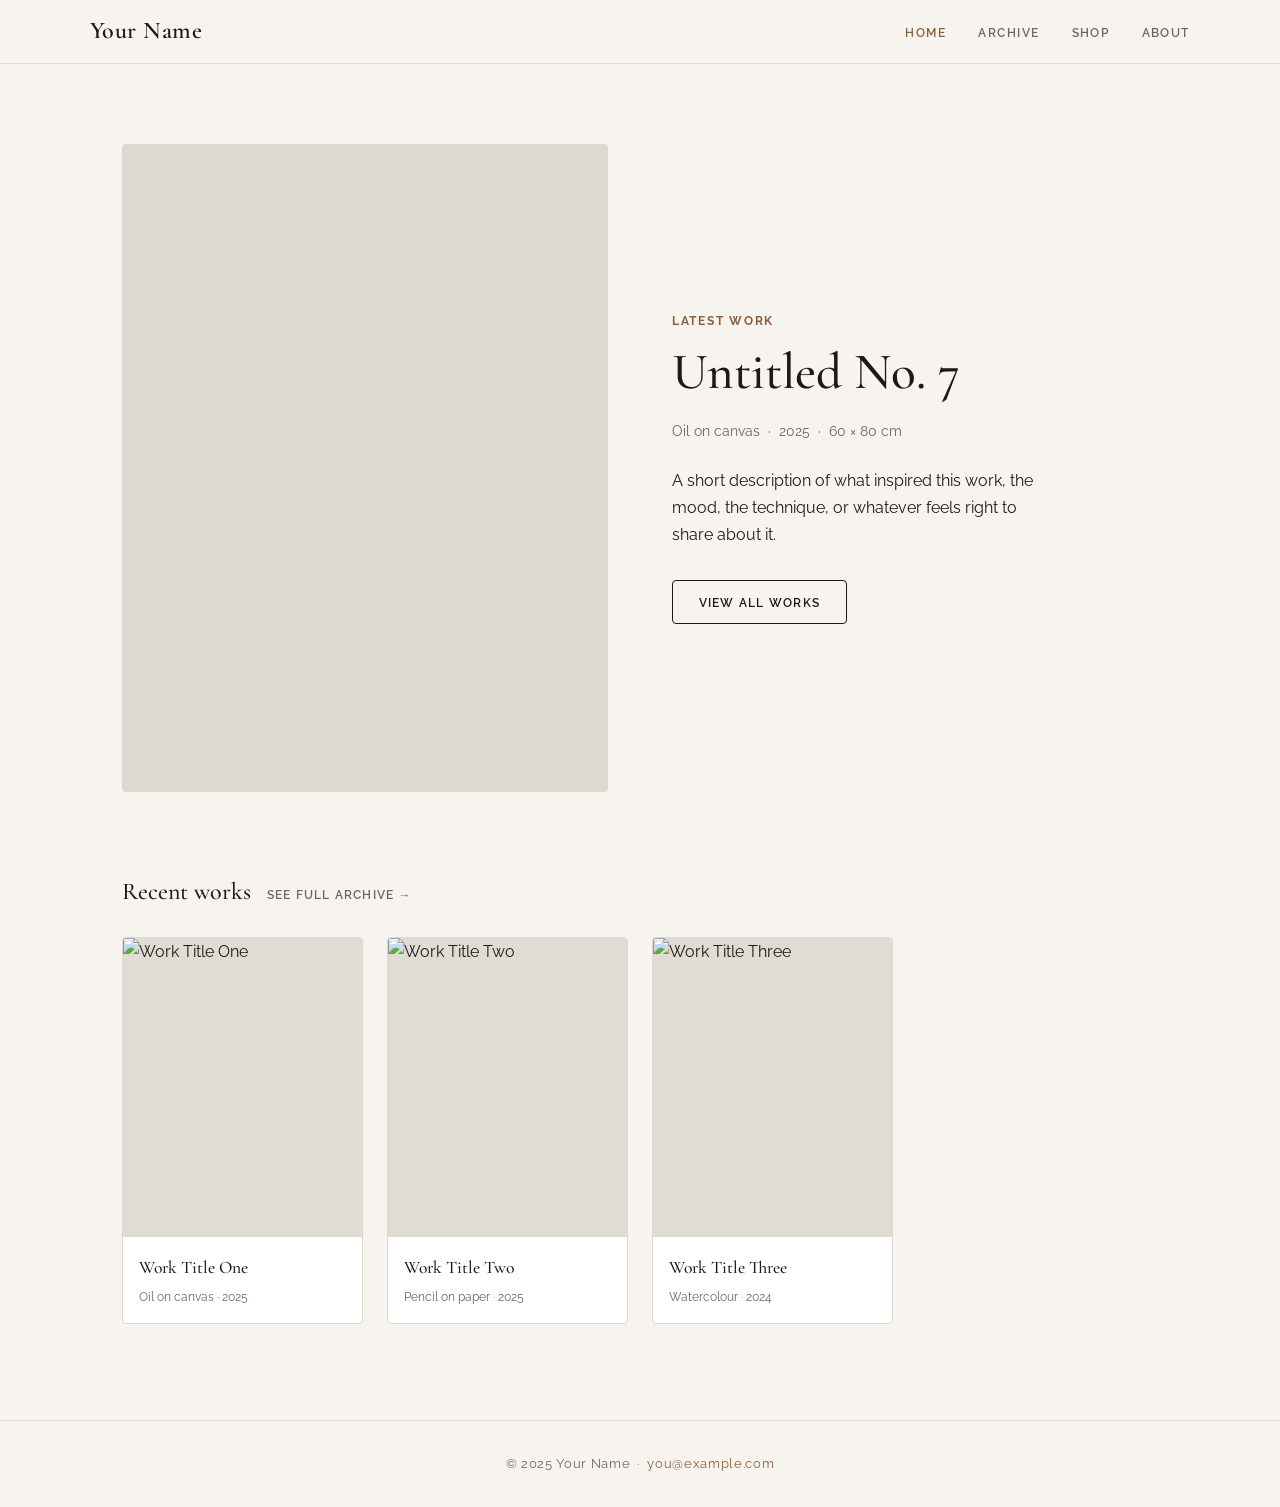
==== index.html @ d322ca77 "Add files via upload" ====
<!DOCTYPE html>
<html lang="en">
<head>
  <meta charset="UTF-8" />
  <meta name="viewport" content="width=device-width, initial-scale=1.0" />
  <title>Your Name — Artist</title>
  <meta name="description" content="Original drawings and paintings by [Your Name]." />

  <!-- Fonts -->
  <link rel="preconnect" href="https://fonts.googleapis.com" />
  <link rel="preconnect" href="https://fonts.gstatic.com" crossorigin />
  <link href="https://fonts.googleapis.com/css2?family=Cormorant+Garamond:ital,wght@0,400;0,500;0,600;1,400&family=Raleway:wght@400;500;600;700&display=swap" rel="stylesheet" />

  <link rel="stylesheet" href="style.css" />
</head>
<body>

  <!-- ── Navigation ─────────────────────────────────────────── -->
  <nav>
    <div class="nav-inner">
      <a href="index.html" class="nav-logo">Your Name</a>
      <ul class="nav-links">
        <li><a href="index.html">Home</a></li>
        <li><a href="archive.html">Archive</a></li>
        <li><a href="shop.html">Shop</a></li>
        <li><a href="about.html">About</a></li>
      </ul>
    </div>
  </nav>

  <!-- ── Main ───────────────────────────────────────────────── -->
  <main class="page">

    <!-- Hero: newest / featured work -->
    <section class="hero">

      <div class="hero-image-wrap">
        <!--
          REPLACE: Change src to your newest painting/drawing.
          Recommended size: at least 800 × 1050 px.
          Example: src="images/newest-work.jpg"
        -->
        <img
          src="images/placeholder-hero.jpg"
          alt="Featured artwork"
          onerror="this.style.display='none'"
        />
      </div>

      <div class="hero-text">
        <p class="hero-tag">Latest work</p>

        <!-- REPLACE: Title of your newest piece -->
        <h1 class="hero-title">Untitled No. 7</h1>

        <!-- REPLACE: Medium, year, dimensions -->
        <p class="hero-meta">Oil on canvas &nbsp;·&nbsp; 2025 &nbsp;·&nbsp; 60 × 80 cm</p>

        <!-- REPLACE: Short description of the piece -->
        <p class="hero-description">
          A short description of what inspired this work, the mood, the
          technique, or whatever feels right to share about it.
        </p>

        <a href="archive.html" class="btn">View all works</a>
      </div>
    </section>

    <!-- Recent works grid -->
    <section>
      <h2 class="recent-heading">
        Recent works
        <a href="archive.html">See full archive →</a>
      </h2>

      <!--
        HOW TO ADD WORKS:
        Copy one <article class="card"> block and fill in:
          • data-category  → "painting" or "drawing"
          • The onclick values (image path, title, meta, description, category)
          • card-thumb img src + alt
          • card-title and card-meta text

        Image tip: use the same image for thumb and lightbox.
        Thumbnails load fast because they are displayed small (CSS does the work).
      -->
      <div class="grid">

        <article class="card" data-category="painting"
          onclick="openLightbox(
            'images/work-1.jpg',
            'Work Title One',
            'Oil on canvas · 2025 · 40×50 cm',
            'A short description of this piece.',
            'Painting'
          )">
          <div class="card-thumb">
            <img src="images/work-1.jpg" alt="Work Title One"
                 onerror="this.parentElement.style.background='#e0dbd3'" />
          </div>
          <div class="card-body">
            <p class="card-title">Work Title One</p>
            <p class="card-meta">Oil on canvas · 2025</p>
          </div>
        </article>

        <article class="card" data-category="drawing"
          onclick="openLightbox(
            'images/work-2.jpg',
            'Work Title Two',
            'Pencil on paper · 2025 · 30×40 cm',
            'A short description of this piece.',
            'Drawing'
          )">
          <div class="card-thumb">
            <img src="images/work-2.jpg" alt="Work Title Two"
                 onerror="this.parentElement.style.background='#e0dbd3'" />
          </div>
          <div class="card-body">
            <p class="card-title">Work Title Two</p>
            <p class="card-meta">Pencil on paper · 2025</p>
          </div>
        </article>

        <article class="card" data-category="painting"
          onclick="openLightbox(
            'images/work-3.jpg',
            'Work Title Three',
            'Watercolour · 2024 · 25×35 cm',
            'A short description of this piece.',
            'Painting'
          )">
          <div class="card-thumb">
            <img src="images/work-3.jpg" alt="Work Title Three"
                 onerror="this.parentElement.style.background='#e0dbd3'" />
          </div>
          <div class="card-body">
            <p class="card-title">Work Title Three</p>
            <p class="card-meta">Watercolour · 2024</p>
          </div>
        </article>

      </div><!-- /grid -->
    </section>

  </main>

  <!-- ── Lightbox ───────────────────────────────────────────── -->
  <div class="lightbox-overlay" id="lightbox">
    <div class="lightbox-inner">
      <button class="lightbox-close" onclick="closeLightbox()" aria-label="Close">&#x2715;</button>

      <div class="lightbox-img-wrap">
        <img id="lb-img" src="" alt="" />
      </div>

      <div class="lightbox-info">
        <p  id="lb-tag"   class="tag"></p>
        <h2 id="lb-title"></h2>
        <p  id="lb-meta"  class="lb-meta"></p>
        <p  id="lb-desc"  class="lb-desc"></p>
        <p  id="lb-price" class="lb-price" style="display:none;"></p>
        <a  id="lb-email" class="btn btn-accent" style="display:none;">Enquire by email</a>
      </div>
    </div>
  </div>

  <!-- ── Footer ─────────────────────────────────────────────── -->
  <footer>
    <!-- REPLACE: your name and email -->
    <p>&copy; 2025 Your Name &nbsp;·&nbsp; <a href="mailto:you@example.com">you@example.com</a></p>
  </footer>

  <script src="script.js"></script>
</body>
</html>
---- style.css ----
/* ============================================================
   ART PORTFOLIO — style.css
   Shared styles across all pages
   ============================================================ */

/* --- Fonts (loaded from Google Fonts in each HTML file) --- */

/* --- CSS Variables --- */
:root {
  --bg:         #f7f4ef;        /* warm off-white */
  --bg-card:    #ffffff;
  --ink:        #1c1a17;        /* near-black */
  --ink-muted:  #6b6660;        /* secondary text */
  --accent:     #8b5e3c;        /* warm terracotta */
  --accent-light: #c49a78;
  --border:     #ddd8d0;
  --nav-height: 64px;
  --font-display: 'Cormorant Garamond', Georgia, serif;
  --font-body:    'Raleway', sans-serif;
  --max-width:  1100px;
  --radius:     4px;
  --transition: 0.25s ease;
}

/* --- Reset & Base --- */
*, *::before, *::after { box-sizing: border-box; margin: 0; padding: 0; }

html { scroll-behavior: smooth; }

body {
  background:  var(--bg);
  color:       var(--ink);
  font-family: var(--font-body);
  font-size:   16px;
  line-height: 1.7;
  min-height:  100vh;
}

img {
  display:   block;
  max-width: 100%;
  height:    auto;
}

a {
  color:           var(--accent);
  text-decoration: none;
  transition:      color var(--transition);
}
a:hover { color: var(--ink); }

/* --- Navigation --- */
nav {
  position:   sticky;
  top:        0;
  z-index:    100;
  height:     var(--nav-height);
  background: var(--bg);
  border-bottom: 1px solid var(--border);
  display:    flex;
  align-items: center;
  padding:    0 2rem;
}

.nav-inner {
  max-width:      var(--max-width);
  width:          100%;
  margin:         0 auto;
  display:        flex;
  align-items:    center;
  justify-content: space-between;
}

.nav-logo {
  font-family: var(--font-display);
  font-size:   1.5rem;
  font-weight: 600;
  letter-spacing: 0.02em;
  color:       var(--ink);
}
.nav-logo:hover { color: var(--accent); }

.nav-links {
  list-style: none;
  display:    flex;
  gap:        2rem;
}

.nav-links a {
  font-size:      0.78rem;
  font-weight:    600;
  letter-spacing: 0.12em;
  text-transform: uppercase;
  color:          var(--ink-muted);
}
.nav-links a:hover,
.nav-links a.active { color: var(--accent); }

/* --- Page Wrapper --- */
.page {
  max-width: var(--max-width);
  margin:    0 auto;
  padding:   3rem 2rem 6rem;
}

/* --- Section headings --- */
.section-title {
  font-family:    var(--font-display);
  font-size:      clamp(2rem, 5vw, 3.5rem);
  font-weight:    500;
  letter-spacing: -0.01em;
  line-height:    1.15;
  margin-bottom:  0.3em;
}

.section-subtitle {
  color:        var(--ink-muted);
  font-size:    0.9rem;
  letter-spacing: 0.06em;
  margin-bottom: 2.5rem;
}

.divider {
  width:      48px;
  height:     1px;
  background: var(--accent);
  margin:     1rem 0 2rem;
}

/* --- Buttons --- */
.btn {
  display:     inline-block;
  padding:     0.65rem 1.6rem;
  font-family: var(--font-body);
  font-size:   0.78rem;
  font-weight: 600;
  letter-spacing: 0.1em;
  text-transform: uppercase;
  border:      1.5px solid var(--ink);
  color:       var(--ink);
  background:  transparent;
  cursor:      pointer;
  transition:  background var(--transition), color var(--transition);
  border-radius: var(--radius);
}
.btn:hover {
  background: var(--ink);
  color:      var(--bg);
}

.btn-accent {
  border-color: var(--accent);
  color:        var(--accent);
}
.btn-accent:hover {
  background: var(--accent);
  color:      #fff;
}

/* --- Footer --- */
footer {
  border-top:  1px solid var(--border);
  text-align:  center;
  padding:     2rem;
  color:       var(--ink-muted);
  font-size:   0.82rem;
  letter-spacing: 0.05em;
}

/* ============================================================
   HOME PAGE
   ============================================================ */

.hero {
  display:       grid;
  grid-template-columns: 1fr 1fr;
  gap:           4rem;
  align-items:   center;
  margin-bottom: 5rem;
  padding-top:   2rem;
}

.hero-image-wrap {
  position:    relative;
  overflow:    hidden;
  aspect-ratio: 3/4;
  background:  var(--border);
  border-radius: var(--radius);
}

.hero-image-wrap img {
  width:      100%;
  height:     100%;
  object-fit: cover;
  transition: transform 0.5s ease;
}
.hero-image-wrap:hover img { transform: scale(1.03); }

.hero-tag {
  font-size:      0.72rem;
  font-weight:    700;
  letter-spacing: 0.15em;
  text-transform: uppercase;
  color:          var(--accent);
  margin-bottom:  0.8rem;
}

.hero-title {
  font-family:    var(--font-display);
  font-size:      clamp(2.2rem, 4vw, 3.2rem);
  font-weight:    500;
  line-height:    1.1;
  margin-bottom:  1.2rem;
}

.hero-meta {
  color:        var(--ink-muted);
  font-size:    0.85rem;
  margin-bottom: 1.5rem;
}

.hero-description {
  font-size:    1rem;
  margin-bottom: 2rem;
  color:        var(--ink);
  max-width:    38ch;
}

/* Recent works grid */
.recent-heading {
  font-family:    var(--font-display);
  font-size:      1.5rem;
  font-weight:    500;
  margin-bottom:  1.5rem;
  display:        flex;
  align-items:    baseline;
  gap:            1rem;
}
.recent-heading a {
  font-family: var(--font-body);
  font-size:   0.75rem;
  font-weight: 600;
  letter-spacing: 0.1em;
  text-transform: uppercase;
  color:       var(--ink-muted);
}
.recent-heading a:hover { color: var(--accent); }

/* ============================================================
   ARTWORK GRID (shared by Home & Archive)
   ============================================================ */
.grid {
  display:               grid;
  grid-template-columns: repeat(auto-fill, minmax(240px, 1fr));
  gap:                   1.5rem;
}

.card {
  cursor:        pointer;
  border-radius: var(--radius);
  overflow:      hidden;
  background:    var(--bg-card);
  border:        1px solid var(--border);
  transition:    transform var(--transition), box-shadow var(--transition);
}
.card:hover {
  transform:   translateY(-4px);
  box-shadow:  0 12px 32px rgba(0,0,0,0.10);
}

.card-thumb {
  aspect-ratio: 4/5;
  overflow:     hidden;
  background:   var(--border);
}
.card-thumb img {
  width:      100%;
  height:     100%;
  object-fit: cover;
  transition: transform 0.4s ease;
}
.card:hover .card-thumb img { transform: scale(1.05); }

.card-body {
  padding: 1rem;
}
.card-title {
  font-family:  var(--font-display);
  font-size:    1.1rem;
  font-weight:  500;
  margin-bottom: 0.2rem;
}
.card-meta {
  font-size: 0.78rem;
  color:     var(--ink-muted);
}
.card-price {
  margin-top:  0.5rem;
  font-size:   0.85rem;
  font-weight: 600;
  color:       var(--accent);
}

/* ============================================================
   LIGHTBOX
   ============================================================ */
.lightbox-overlay {
  display:         none;
  position:        fixed;
  inset:           0;
  z-index:         999;
  background:      rgba(28, 26, 23, 0.92);
  align-items:     center;
  justify-content: center;
  padding:         2rem;
  animation:       fadeIn 0.2s ease;
}
.lightbox-overlay.open { display: flex; }

@keyframes fadeIn { from { opacity: 0; } to { opacity: 1; } }

.lightbox-inner {
  display:    flex;
  gap:        2.5rem;
  max-width:  900px;
  width:      100%;
  align-items: flex-start;
  position:   relative;
}

.lightbox-img-wrap {
  flex: 0 0 auto;
  max-width: 55%;
}
.lightbox-img-wrap img {
  border-radius: var(--radius);
  max-height:    80vh;
  width:         auto;
  max-width:     100%;
  object-fit:    contain;
}

.lightbox-info {
  flex:       1;
  color:      #f0ece6;
  padding-top: 0.5rem;
}
.lightbox-info .tag {
  font-size:      0.72rem;
  letter-spacing: 0.15em;
  text-transform: uppercase;
  color:          var(--accent-light);
  margin-bottom:  0.6rem;
}
.lightbox-info h2 {
  font-family:  var(--font-display);
  font-size:    2rem;
  font-weight:  500;
  line-height:  1.1;
  margin-bottom: 0.4rem;
}
.lightbox-info .lb-meta {
  font-size:    0.83rem;
  color:        #a09a93;
  margin-bottom: 1rem;
}
.lightbox-info .lb-desc {
  font-size:    0.95rem;
  line-height:  1.7;
  color:        #d4cfc9;
  margin-bottom: 1.5rem;
}
.lightbox-info .lb-price {
  font-size:   1rem;
  font-weight: 600;
  color:       var(--accent-light);
  margin-bottom: 1rem;
}

.lightbox-close {
  position:   absolute;
  top:        -1.5rem;
  right:      0;
  background: none;
  border:     none;
  color:      #f0ece6;
  font-size:  1.8rem;
  cursor:     pointer;
  line-height: 1;
  opacity:    0.7;
  transition: opacity var(--transition);
}
.lightbox-close:hover { opacity: 1; }

/* ============================================================
   ABOUT PAGE
   ============================================================ */
.about-grid {
  display:   grid;
  grid-template-columns: 1fr 1.6fr;
  gap:       4rem;
  align-items: start;
}

.about-photo-wrap {
  position:    relative;
  aspect-ratio: 3/4;
  background:  var(--border);
  border-radius: var(--radius);
  overflow:    hidden;
}
.about-photo-wrap img {
  width:      100%;
  height:     100%;
  object-fit: cover;
}
.about-photo-placeholder {
  width:       100%;
  height:      100%;
  display:     flex;
  align-items: center;
  justify-content: center;
  color:       var(--ink-muted);
  font-size:   0.85rem;
  letter-spacing: 0.08em;
  text-align:  center;
  padding:     1rem;
}

.about-text h2 {
  font-family:    var(--font-display);
  font-size:      2rem;
  font-weight:    500;
  margin-bottom:  0.5rem;
}
.about-text p {
  margin-bottom: 1.2rem;
  color:         var(--ink);
}
.about-text .placeholder-note {
  color:         var(--ink-muted);
  font-style:    italic;
  font-size:     0.9rem;
  border-left:   3px solid var(--border);
  padding-left:  1rem;
  margin:        1.5rem 0;
}

.about-details {
  margin-top:   2rem;
  display:      grid;
  grid-template-columns: 1fr 1fr;
  gap:          1.5rem;
}
.detail-block label {
  display:        block;
  font-size:      0.72rem;
  font-weight:    700;
  letter-spacing: 0.12em;
  text-transform: uppercase;
  color:          var(--ink-muted);
  margin-bottom:  0.3rem;
}
.detail-block p { font-size: 0.9rem; }

/* ============================================================
   ARCHIVE PAGE
   ============================================================ */
.archive-filters {
  display:       flex;
  gap:           0.75rem;
  flex-wrap:     wrap;
  margin-bottom: 2rem;
}
.filter-btn {
  padding:        0.4rem 1rem;
  font-size:      0.75rem;
  font-weight:    600;
  letter-spacing: 0.1em;
  text-transform: uppercase;
  border:         1.5px solid var(--border);
  background:     transparent;
  color:          var(--ink-muted);
  border-radius:  2px;
  cursor:         pointer;
  transition:     all var(--transition);
}
.filter-btn:hover,
.filter-btn.active {
  border-color: var(--accent);
  color:        var(--accent);
}

/* ============================================================
   SHOP PAGE
   ============================================================ */
.shop-intro {
  max-width:    56ch;
  margin-bottom: 3rem;
}
.shop-intro p { color: var(--ink-muted); }

.shop-grid {
  display:               grid;
  grid-template-columns: repeat(auto-fill, minmax(280px, 1fr));
  gap:                   2rem;
}

.shop-card {
  border:        1px solid var(--border);
  border-radius: var(--radius);
  overflow:      hidden;
  background:    var(--bg-card);
  transition:    transform var(--transition), box-shadow var(--transition);
}
.shop-card:hover {
  transform:  translateY(-4px);
  box-shadow: 0 12px 32px rgba(0,0,0,0.09);
}

.shop-card-thumb {
  aspect-ratio: 4/3;
  overflow:     hidden;
  background:   var(--border);
  cursor:       pointer;
}
.shop-card-thumb img {
  width:      100%;
  height:     100%;
  object-fit: cover;
  transition: transform 0.4s ease;
}
.shop-card:hover .shop-card-thumb img { transform: scale(1.04); }

.shop-card-body { padding: 1.2rem; }

.shop-card-title {
  font-family:  var(--font-display);
  font-size:    1.3rem;
  font-weight:  500;
  margin-bottom: 0.2rem;
}
.shop-card-meta {
  font-size:    0.8rem;
  color:        var(--ink-muted);
  margin-bottom: 0.8rem;
}

.shop-price-row {
  display:     flex;
  align-items: center;
  justify-content: space-between;
  margin-bottom: 0.8rem;
}
.shop-price {
  font-size:   1.1rem;
  font-weight: 700;
  color:       var(--accent);
}
.shop-badge {
  font-size:      0.68rem;
  font-weight:    700;
  letter-spacing: 0.1em;
  text-transform: uppercase;
  padding:        0.2rem 0.6rem;
  border-radius:  2px;
}
.badge-sale    { background: #f0e6dc; color: var(--accent); }
.badge-bidding { background: #dce8f0; color: #3c6a8b; }
.badge-sold    { background: #e8e8e8; color: #888; }

.shop-card-body .btn { width: 100%; text-align: center; margin-top: 0.5rem; }

.shop-note {
  margin-top:    3rem;
  padding:       1.5rem 2rem;
  border:        1px solid var(--border);
  border-radius: var(--radius);
  background:    var(--bg-card);
  max-width:     48ch;
}
.shop-note h3 {
  font-family:  var(--font-display);
  font-size:    1.2rem;
  margin-bottom: 0.5rem;
}
.shop-note p {
  font-size: 0.88rem;
  color:     var(--ink-muted);
}

/* ============================================================
   RESPONSIVE
   ============================================================ */
@media (max-width: 768px) {
  .hero          { grid-template-columns: 1fr; gap: 2rem; }
  .hero-image-wrap { aspect-ratio: 4/3; max-height: 360px; }
  .about-grid    { grid-template-columns: 1fr; }
  .about-photo-wrap { aspect-ratio: 4/3; max-height: 340px; }
  .about-details { grid-template-columns: 1fr; }
  .lightbox-inner { flex-direction: column; }
  .lightbox-img-wrap { max-width: 100%; }
  .nav-links { gap: 1.2rem; }
}

@media (max-width: 520px) {
  nav { padding: 0 1rem; }
  .page { padding: 2rem 1rem 4rem; }
  .nav-links { gap: 0.8rem; }
  .nav-links a { font-size: 0.68rem; letter-spacing: 0.08em; }
}
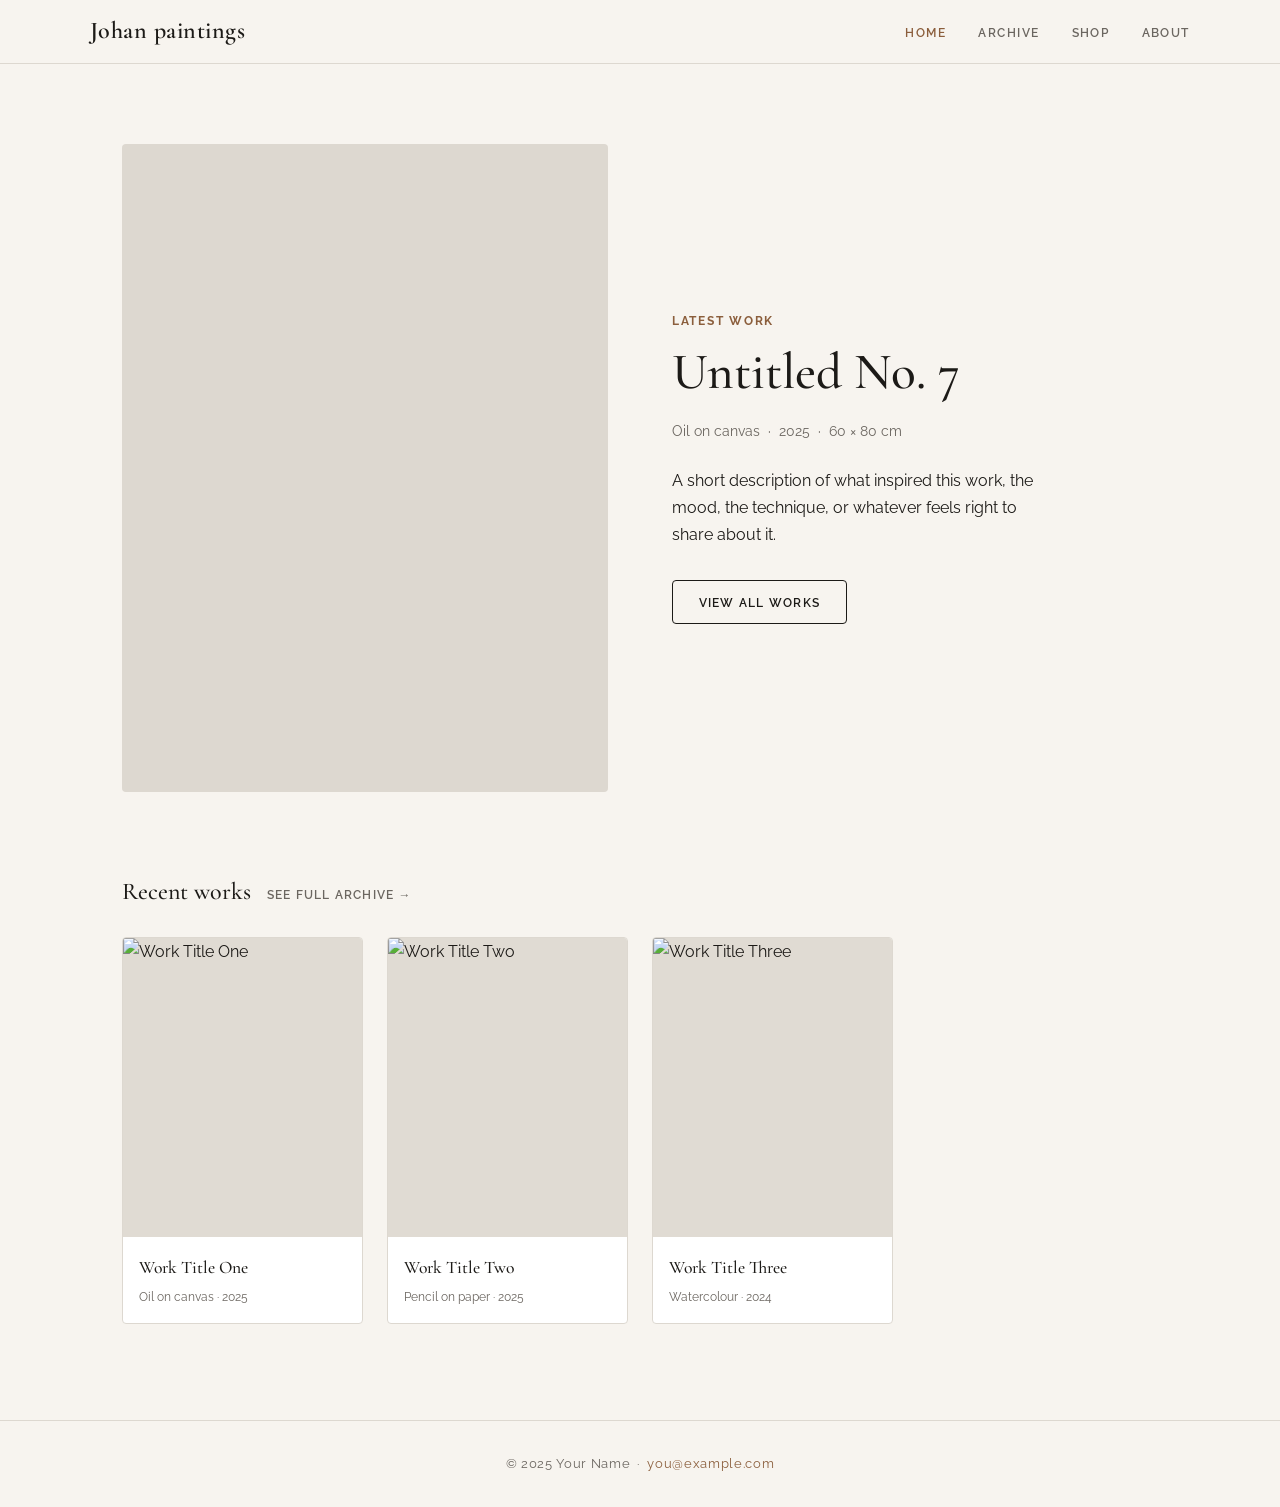
==== commit 27e82d20: "Update navigation logo text to 'Johan paintings'" ====
--- a/index.html
+++ b/index.html
@@ -18,7 +18,7 @@
   <!-- ── Navigation ─────────────────────────────────────────── -->
   <nav>
     <div class="nav-inner">
-      <a href="index.html" class="nav-logo">Your Name</a>
+      <a href="index.html" class="nav-logo">Johan paintings</a>
       <ul class="nav-links">
         <li><a href="index.html">Home</a></li>
         <li><a href="archive.html">Archive</a></li>
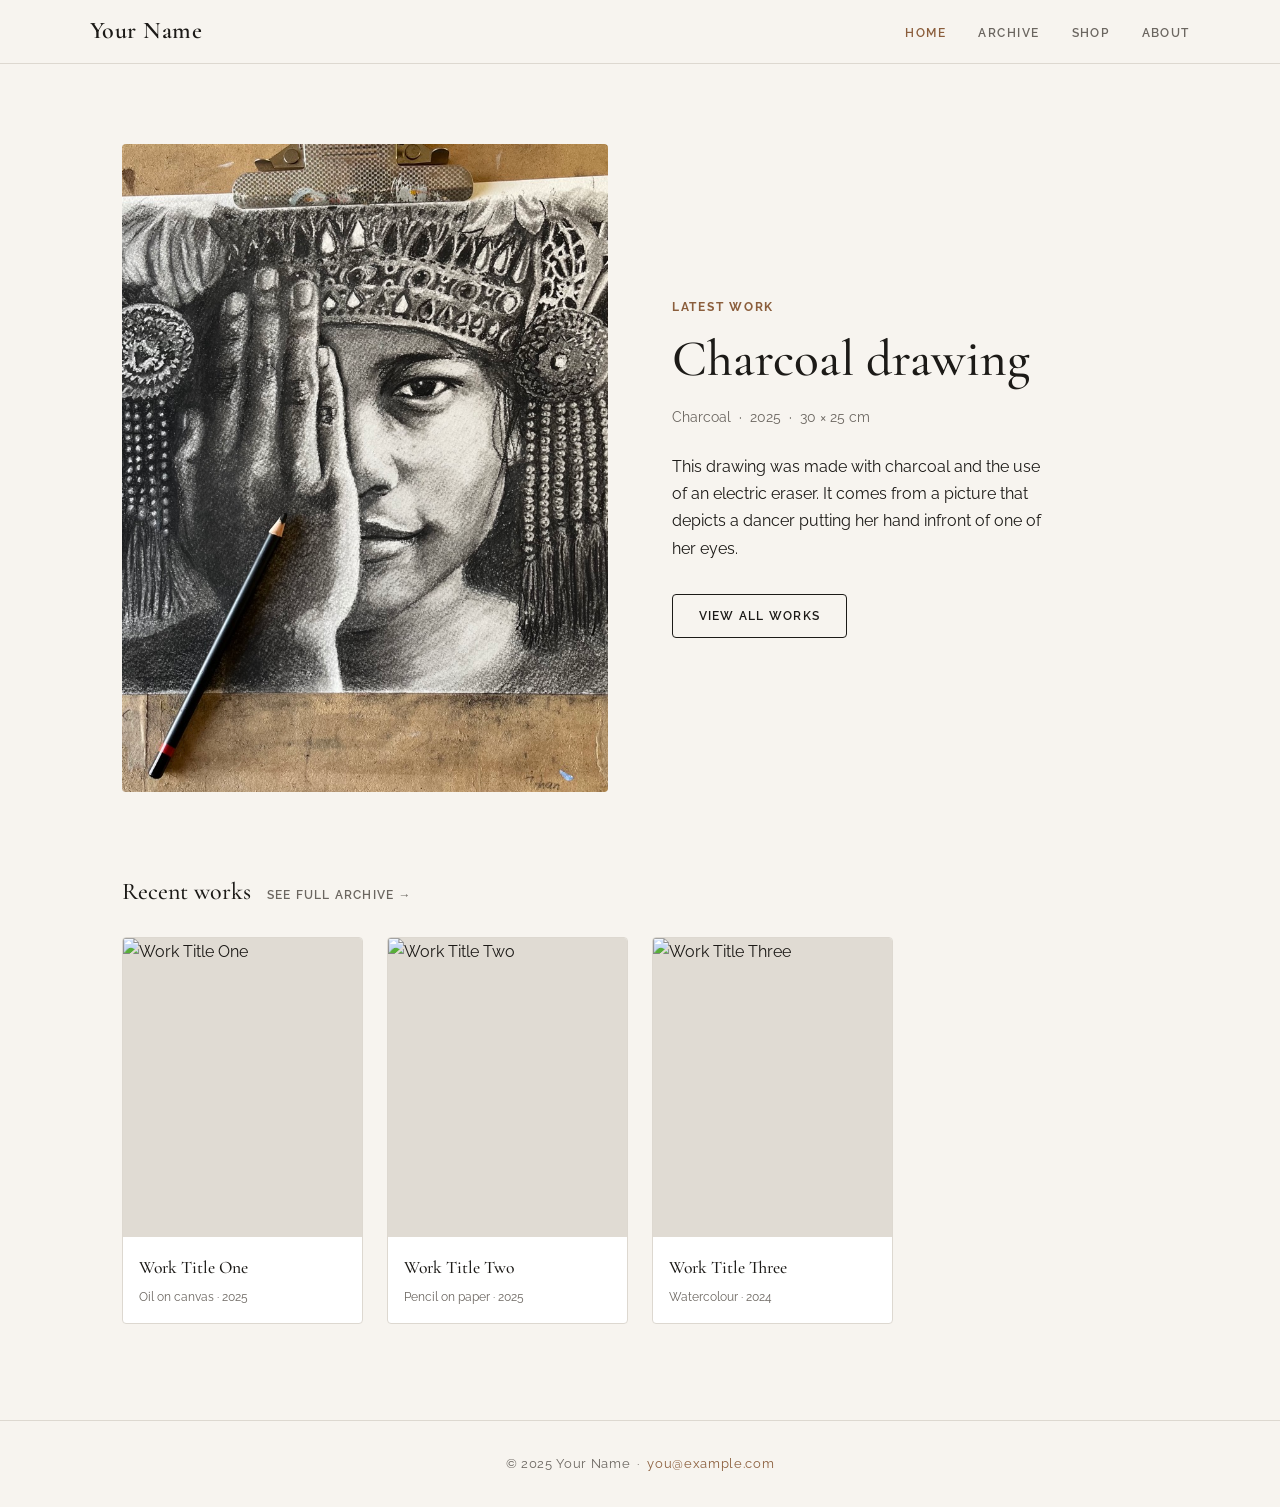
==== commit bd2af88f: "Update index.html" ====
--- a/index.html
+++ b/index.html
@@ -18,7 +18,7 @@
   <!-- ── Navigation ─────────────────────────────────────────── -->
   <nav>
     <div class="nav-inner">
-      <a href="index.html" class="nav-logo">Johan paintings</a>
+      <a href="index.html" class="nav-logo">Your Name</a>
       <ul class="nav-links">
         <li><a href="index.html">Home</a></li>
         <li><a href="archive.html">Archive</a></li>
@@ -41,7 +41,7 @@
           Example: src="images/newest-work.jpg"
         -->
         <img
-          src="images/placeholder-hero.jpg"
+          src="images/IMG_5211.jpg"
           alt="Featured artwork"
           onerror="this.style.display='none'"
         />
@@ -51,15 +51,14 @@
         <p class="hero-tag">Latest work</p>
 
         <!-- REPLACE: Title of your newest piece -->
-        <h1 class="hero-title">Untitled No. 7</h1>
+        <h1 class="hero-title">Charcoal drawing</h1>
 
         <!-- REPLACE: Medium, year, dimensions -->
-        <p class="hero-meta">Oil on canvas &nbsp;·&nbsp; 2025 &nbsp;·&nbsp; 60 × 80 cm</p>
+        <p class="hero-meta">Charcoal &nbsp;·&nbsp; 2025 &nbsp;·&nbsp; 30 × 25 cm</p>
 
         <!-- REPLACE: Short description of the piece -->
         <p class="hero-description">
-          A short description of what inspired this work, the mood, the
-          technique, or whatever feels right to share about it.
+          This drawing was made with charcoal and the use of an electric eraser. It comes from a picture that depicts a dancer putting her hand infront of one of her eyes.
         </p>
 
         <a href="archive.html" class="btn">View all works</a>
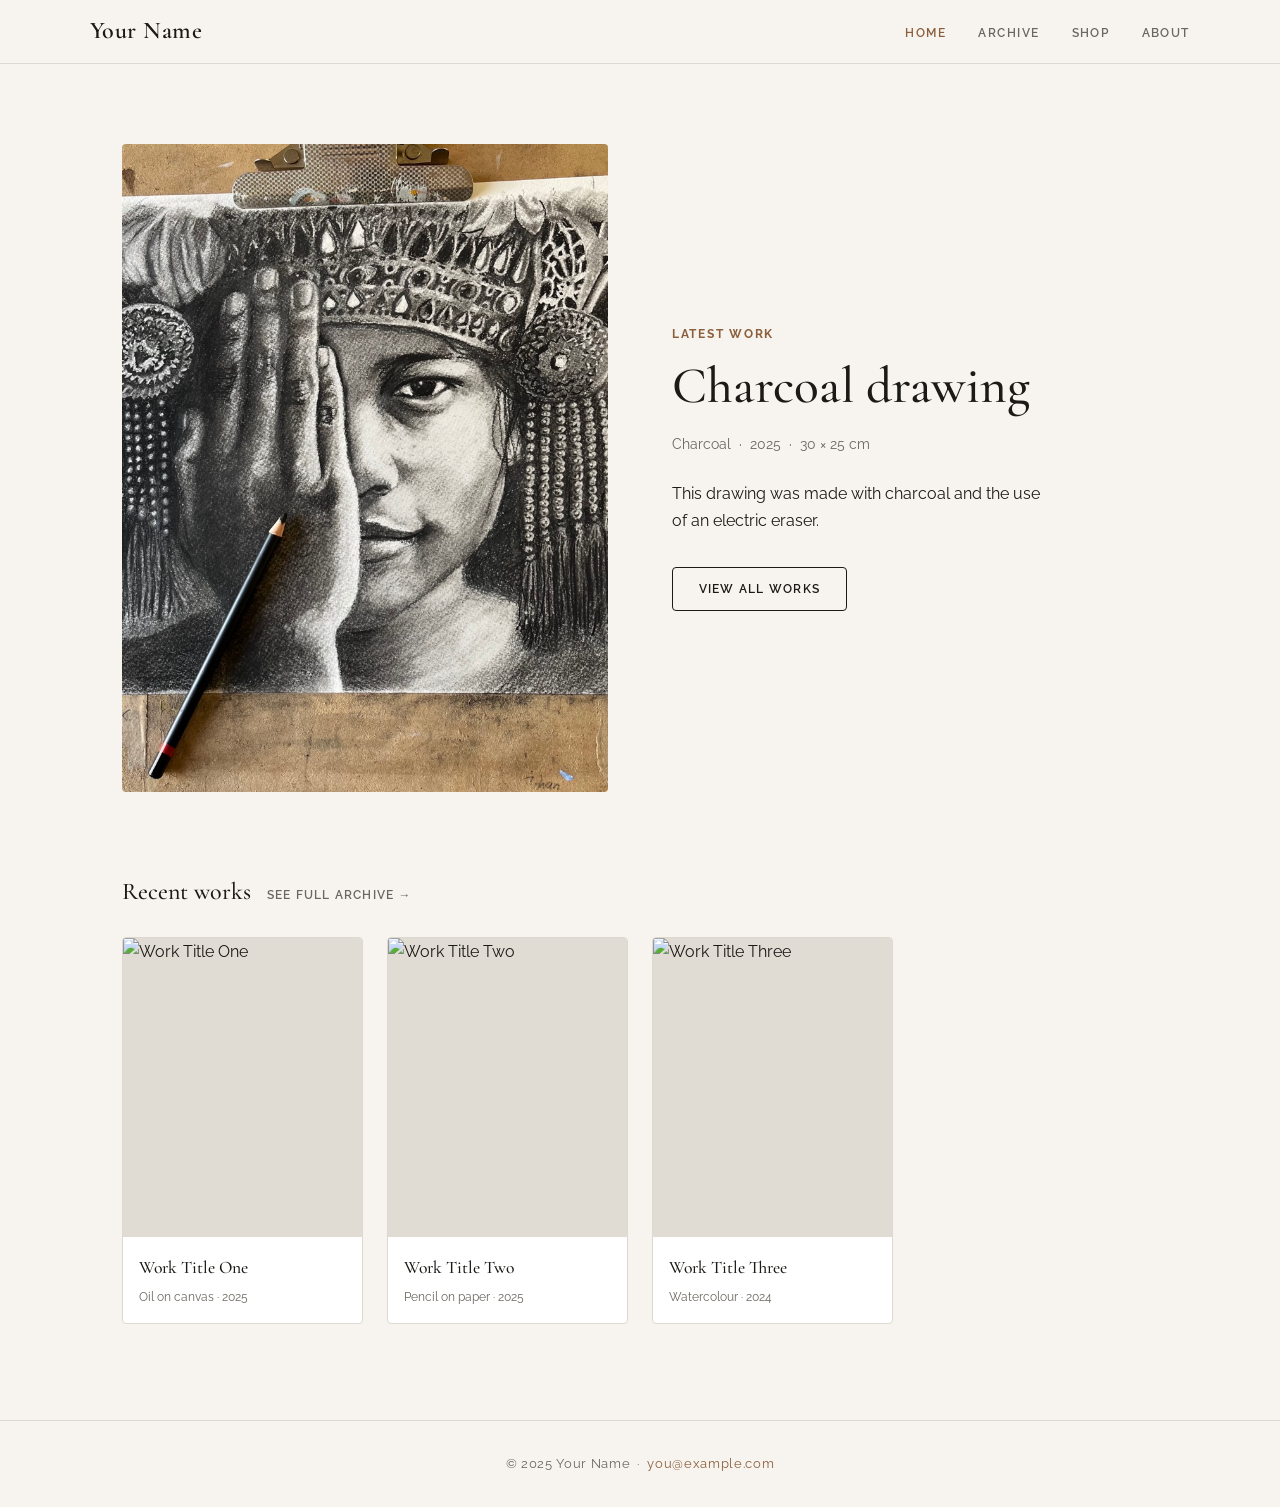
==== commit 1460c783: "Update index.html" ====
--- a/index.html
+++ b/index.html
@@ -58,7 +58,7 @@
 
         <!-- REPLACE: Short description of the piece -->
         <p class="hero-description">
-          This drawing was made with charcoal and the use of an electric eraser. It comes from a picture that depicts a dancer putting her hand infront of one of her eyes.
+          This drawing was made with charcoal and the use of an electric eraser.
         </p>
 
         <a href="archive.html" class="btn">View all works</a>
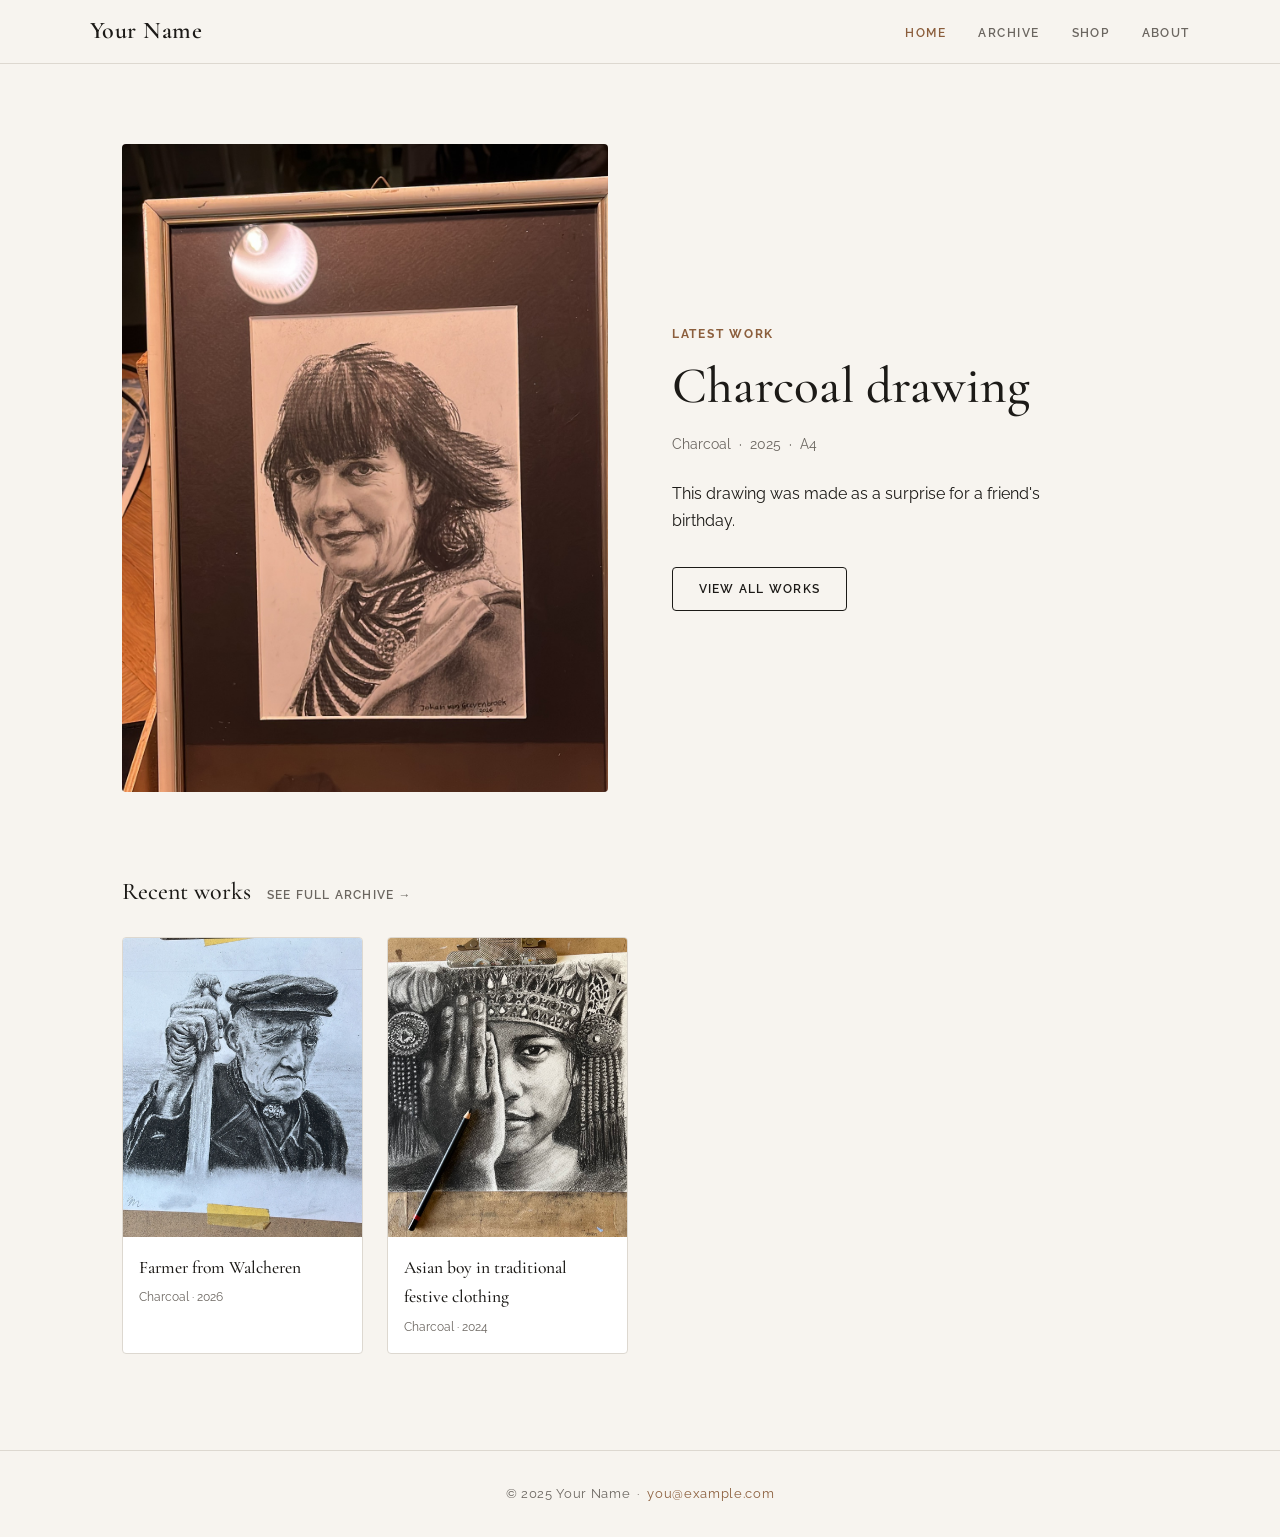
==== commit 5cf9e081: "Add files via upload" ====
--- a/index.html
+++ b/index.html
@@ -41,8 +41,8 @@
           Example: src="images/newest-work.jpg"
         -->
         <img
-          src="images/IMG_5211.jpg"
-          alt="Featured artwork"
+          src="images/3.jpg"
+          alt="Charcoal drawing"
           onerror="this.style.display='none'"
         />
       </div>
@@ -50,15 +50,12 @@
       <div class="hero-text">
         <p class="hero-tag">Latest work</p>
 
-        <!-- REPLACE: Title of your newest piece -->
         <h1 class="hero-title">Charcoal drawing</h1>
 
-        <!-- REPLACE: Medium, year, dimensions -->
-        <p class="hero-meta">Charcoal &nbsp;·&nbsp; 2025 &nbsp;·&nbsp; 30 × 25 cm</p>
+        <p class="hero-meta">Charcoal &nbsp;·&nbsp; 2025 &nbsp;·&nbsp; A4</p>
 
-        <!-- REPLACE: Short description of the piece -->
         <p class="hero-description">
-          This drawing was made with charcoal and the use of an electric eraser.
+          This drawing was made as a surprise for a friend's birthday.
         </p>
 
         <a href="archive.html" class="btn">View all works</a>
@@ -85,57 +82,39 @@
       -->
       <div class="grid">
 
-        <article class="card" data-category="painting"
+        <article class="card" data-category="drawing"
           onclick="openLightbox(
-            'images/work-1.jpg',
-            'Work Title One',
-            'Oil on canvas · 2025 · 40×50 cm',
-            'A short description of this piece.',
-            'Painting'
+            'images/2.jpg',
+            'Farmer from Walcheren',
+            'Charcoal · 2026 · A4',
+            '',
+            'Drawing'
           )">
           <div class="card-thumb">
-            <img src="images/work-1.jpg" alt="Work Title One"
+            <img src="images/2.jpg" alt="Farmer from Walcheren"
                  onerror="this.parentElement.style.background='#e0dbd3'" />
           </div>
           <div class="card-body">
-            <p class="card-title">Work Title One</p>
-            <p class="card-meta">Oil on canvas · 2025</p>
+            <p class="card-title">Farmer from Walcheren</p>
+            <p class="card-meta">Charcoal · 2026</p>
           </div>
         </article>
 
         <article class="card" data-category="drawing"
           onclick="openLightbox(
-            'images/work-2.jpg',
-            'Work Title Two',
-            'Pencil on paper · 2025 · 30×40 cm',
-            'A short description of this piece.',
+            'images/1.jpg',
+            'Asian boy in traditional festive clothing',
+            'Charcoal · 2024 · A4 horizontal',
+            '',
             'Drawing'
           )">
           <div class="card-thumb">
-            <img src="images/work-2.jpg" alt="Work Title Two"
+            <img src="images/1.jpg" alt="Asian boy in traditional festive clothing"
                  onerror="this.parentElement.style.background='#e0dbd3'" />
           </div>
           <div class="card-body">
-            <p class="card-title">Work Title Two</p>
-            <p class="card-meta">Pencil on paper · 2025</p>
-          </div>
-        </article>
-
-        <article class="card" data-category="painting"
-          onclick="openLightbox(
-            'images/work-3.jpg',
-            'Work Title Three',
-            'Watercolour · 2024 · 25×35 cm',
-            'A short description of this piece.',
-            'Painting'
-          )">
-          <div class="card-thumb">
-            <img src="images/work-3.jpg" alt="Work Title Three"
-                 onerror="this.parentElement.style.background='#e0dbd3'" />
-          </div>
-          <div class="card-body">
-            <p class="card-title">Work Title Three</p>
-            <p class="card-meta">Watercolour · 2024</p>
+            <p class="card-title">Asian boy in traditional festive clothing</p>
+            <p class="card-meta">Charcoal · 2024</p>
           </div>
         </article>
 
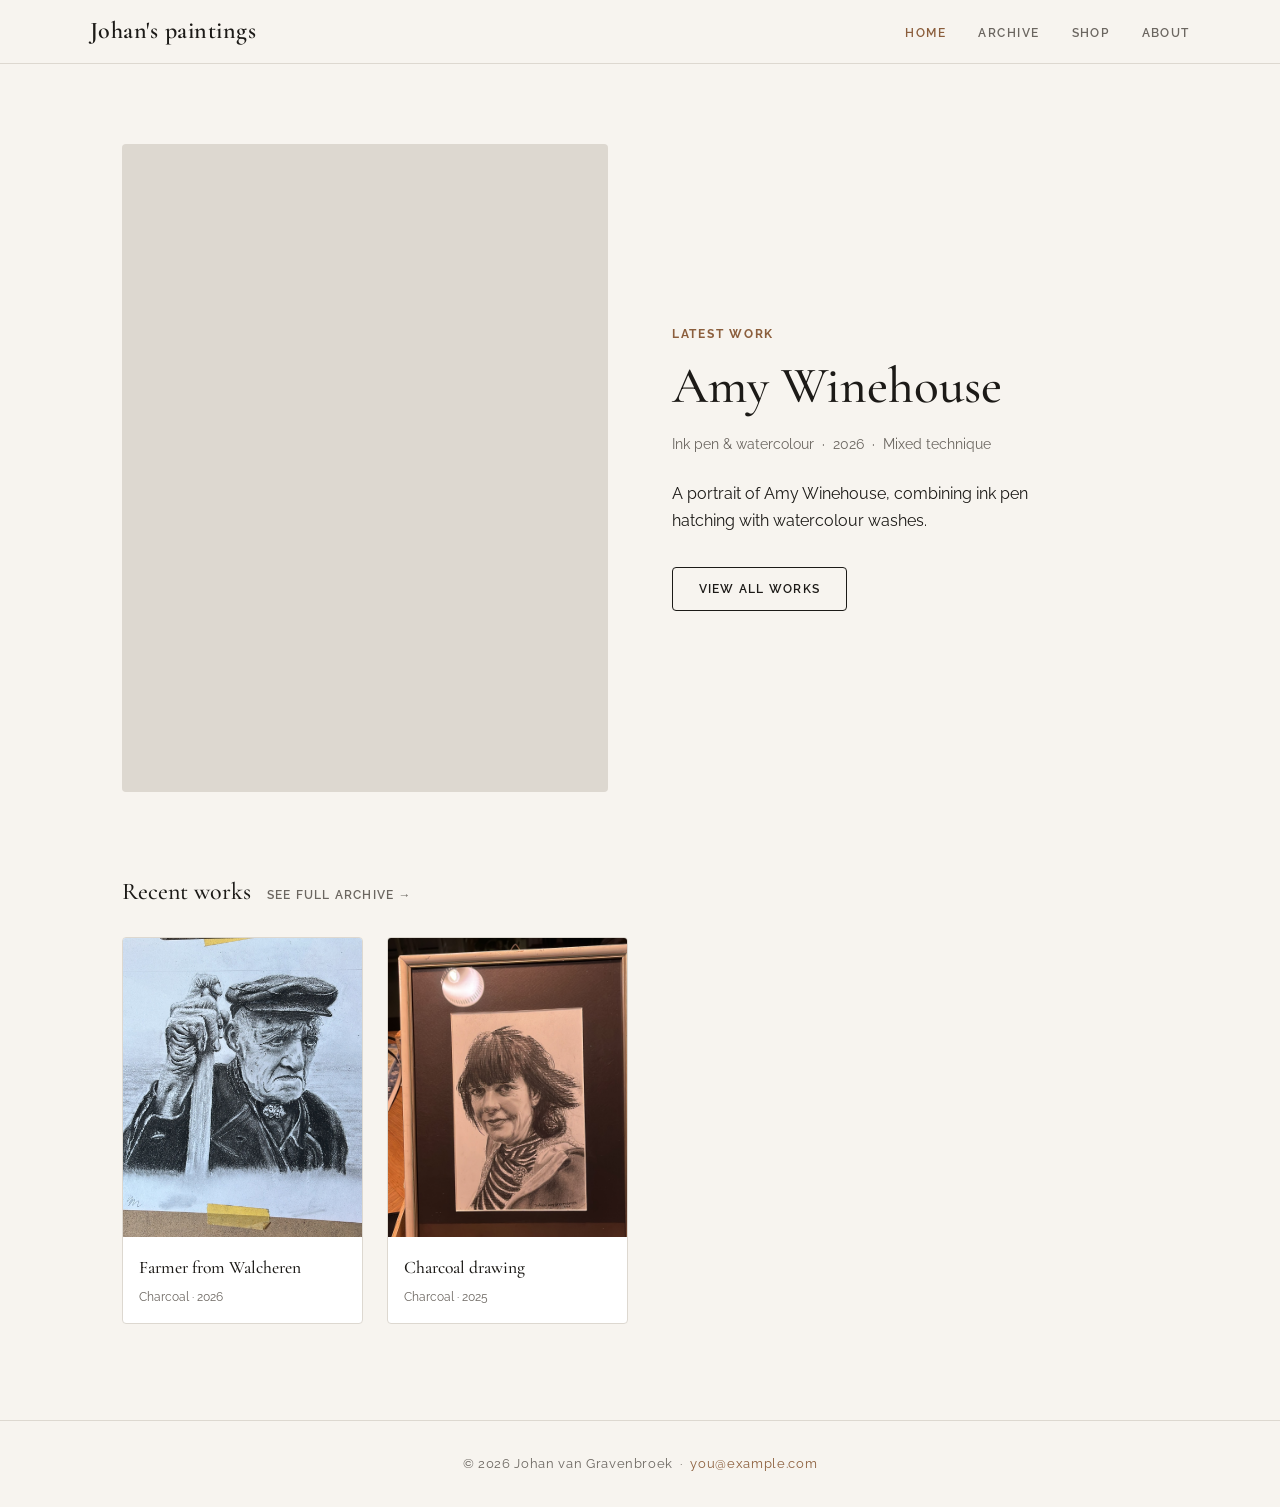
==== commit 6ca9235c: "Add files via upload" ====
--- a/index.html
+++ b/index.html
@@ -3,8 +3,8 @@
 <head>
   <meta charset="UTF-8" />
   <meta name="viewport" content="width=device-width, initial-scale=1.0" />
-  <title>Your Name — Artist</title>
-  <meta name="description" content="Original drawings and paintings by [Your Name]." />
+  <title>Johan's paintings — Artist</title>
+  <meta name="description" content="Original drawings and paintings by Johan van Gravenbroek." />
 
   <!-- Fonts -->
   <link rel="preconnect" href="https://fonts.googleapis.com" />
@@ -18,7 +18,7 @@
   <!-- ── Navigation ─────────────────────────────────────────── -->
   <nav>
     <div class="nav-inner">
-      <a href="index.html" class="nav-logo">Your Name</a>
+      <a href="index.html" class="nav-logo">Johan's paintings</a>
       <ul class="nav-links">
         <li><a href="index.html">Home</a></li>
         <li><a href="archive.html">Archive</a></li>
@@ -35,14 +35,9 @@
     <section class="hero">
 
       <div class="hero-image-wrap">
-        <!--
-          REPLACE: Change src to your newest painting/drawing.
-          Recommended size: at least 800 × 1050 px.
-          Example: src="images/newest-work.jpg"
-        -->
         <img
-          src="images/3.jpg"
-          alt="Charcoal drawing"
+          src="images/Amy_Winehouse__Mixed_technique__ink_pen_and_aquarel.jpg"
+          alt="Amy Winehouse"
           onerror="this.style.display='none'"
         />
       </div>
@@ -50,12 +45,12 @@
       <div class="hero-text">
         <p class="hero-tag">Latest work</p>
 
-        <h1 class="hero-title">Charcoal drawing</h1>
+        <h1 class="hero-title">Amy Winehouse</h1>
 
-        <p class="hero-meta">Charcoal &nbsp;·&nbsp; 2025 &nbsp;·&nbsp; A4</p>
+        <p class="hero-meta">Ink pen &amp; watercolour &nbsp;·&nbsp; 2026 &nbsp;·&nbsp; Mixed technique</p>
 
         <p class="hero-description">
-          This drawing was made as a surprise for a friend's birthday.
+          A portrait of Amy Winehouse, combining ink pen hatching with watercolour washes.
         </p>
 
         <a href="archive.html" class="btn">View all works</a>
@@ -69,17 +64,6 @@
         <a href="archive.html">See full archive →</a>
       </h2>
 
-      <!--
-        HOW TO ADD WORKS:
-        Copy one <article class="card"> block and fill in:
-          • data-category  → "painting" or "drawing"
-          • The onclick values (image path, title, meta, description, category)
-          • card-thumb img src + alt
-          • card-title and card-meta text
-
-        Image tip: use the same image for thumb and lightbox.
-        Thumbnails load fast because they are displayed small (CSS does the work).
-      -->
       <div class="grid">
 
         <article class="card" data-category="drawing"
@@ -102,19 +86,19 @@
 
         <article class="card" data-category="drawing"
           onclick="openLightbox(
-            'images/1.jpg',
-            'Asian boy in traditional festive clothing',
-            'Charcoal · 2024 · A4 horizontal',
-            '',
+            'images/3.jpg',
+            'Charcoal drawing',
+            'Charcoal · 2025 · A4',
+            'This drawing was made as a surprise for a friend\'s birthday.',
             'Drawing'
           )">
           <div class="card-thumb">
-            <img src="images/1.jpg" alt="Asian boy in traditional festive clothing"
+            <img src="images/3.jpg" alt="Charcoal drawing"
                  onerror="this.parentElement.style.background='#e0dbd3'" />
           </div>
           <div class="card-body">
-            <p class="card-title">Asian boy in traditional festive clothing</p>
-            <p class="card-meta">Charcoal · 2024</p>
+            <p class="card-title">Charcoal drawing</p>
+            <p class="card-meta">Charcoal · 2025</p>
           </div>
         </article>
 
@@ -145,8 +129,7 @@
 
   <!-- ── Footer ─────────────────────────────────────────────── -->
   <footer>
-    <!-- REPLACE: your name and email -->
-    <p>&copy; 2025 Your Name &nbsp;·&nbsp; <a href="mailto:you@example.com">you@example.com</a></p>
+    <p>&copy; 2026 Johan van Gravenbroek &nbsp;·&nbsp; <a href="mailto:you@example.com">you@example.com</a></p>
   </footer>
 
   <script src="script.js"></script>
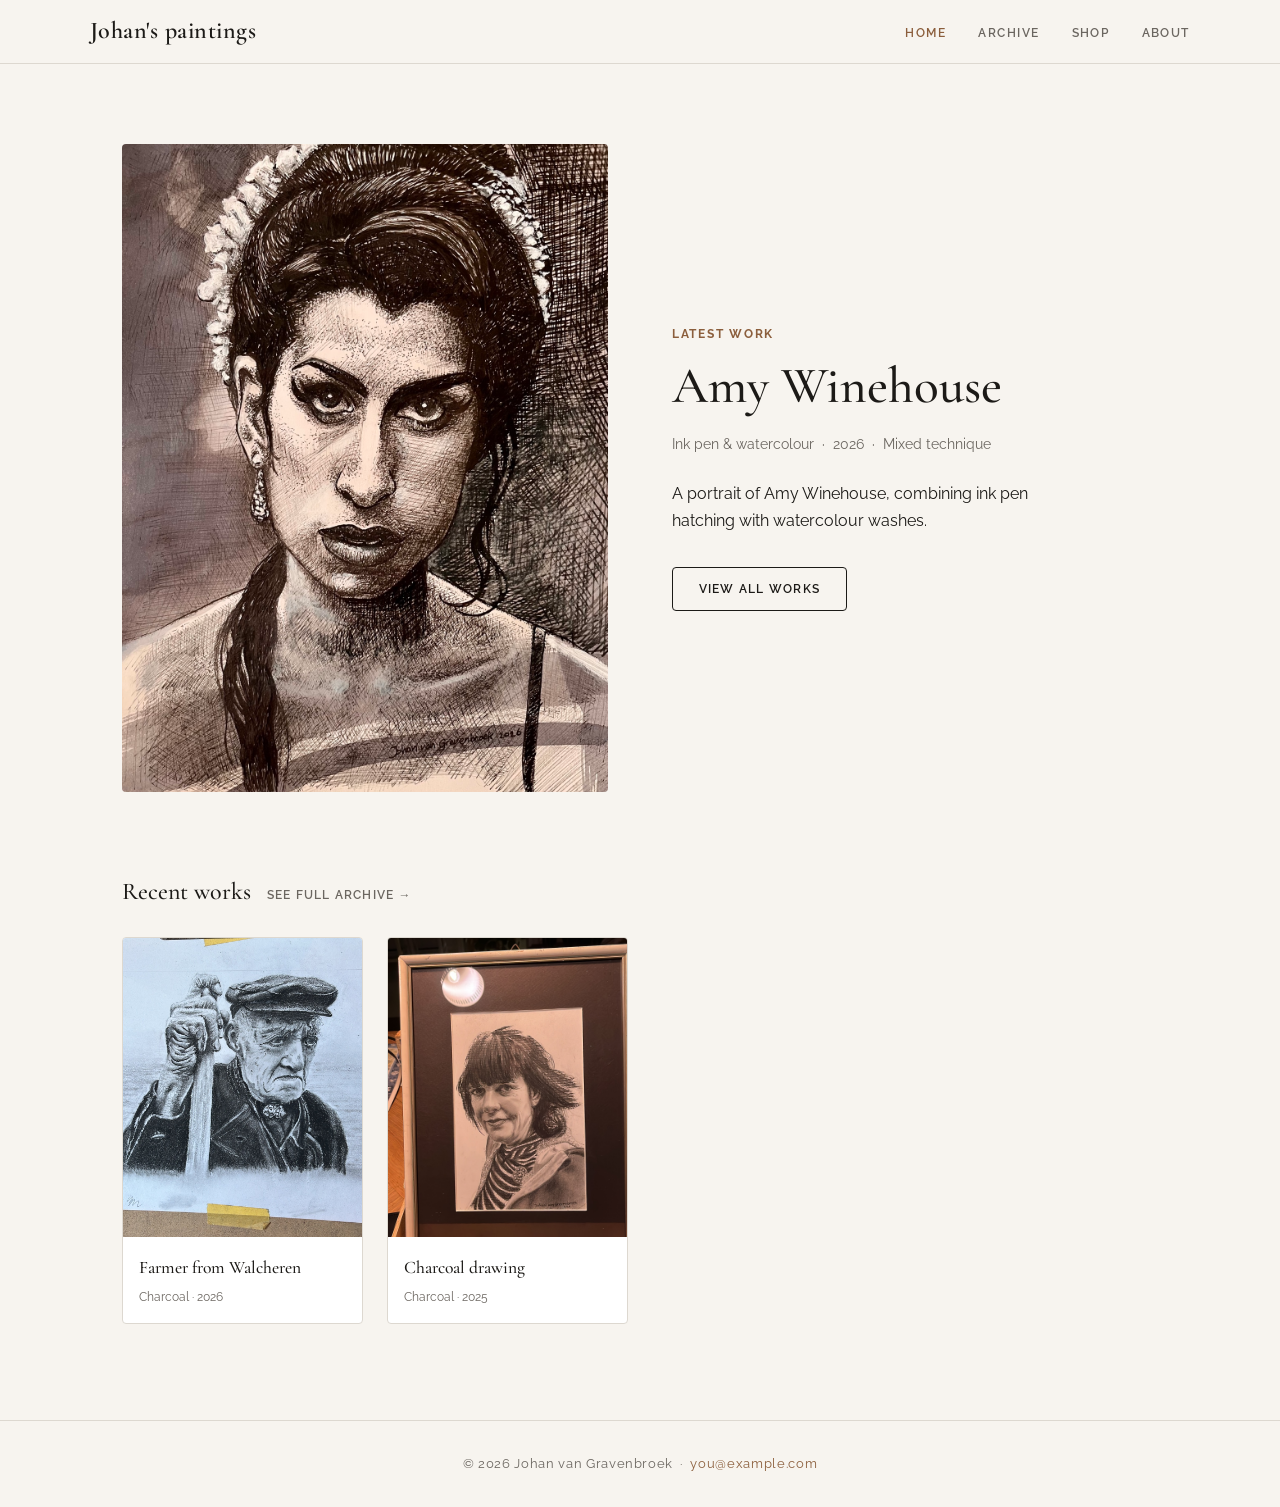
==== commit 7000f662: "Update image source in hero section" ====
--- a/index.html
+++ b/index.html
@@ -36,7 +36,7 @@
 
       <div class="hero-image-wrap">
         <img
-          src="images/Amy_Winehouse__Mixed_technique__ink_pen_and_aquarel.jpg"
+          src="images/4.jpg"
           alt="Amy Winehouse"
           onerror="this.style.display='none'"
         />
